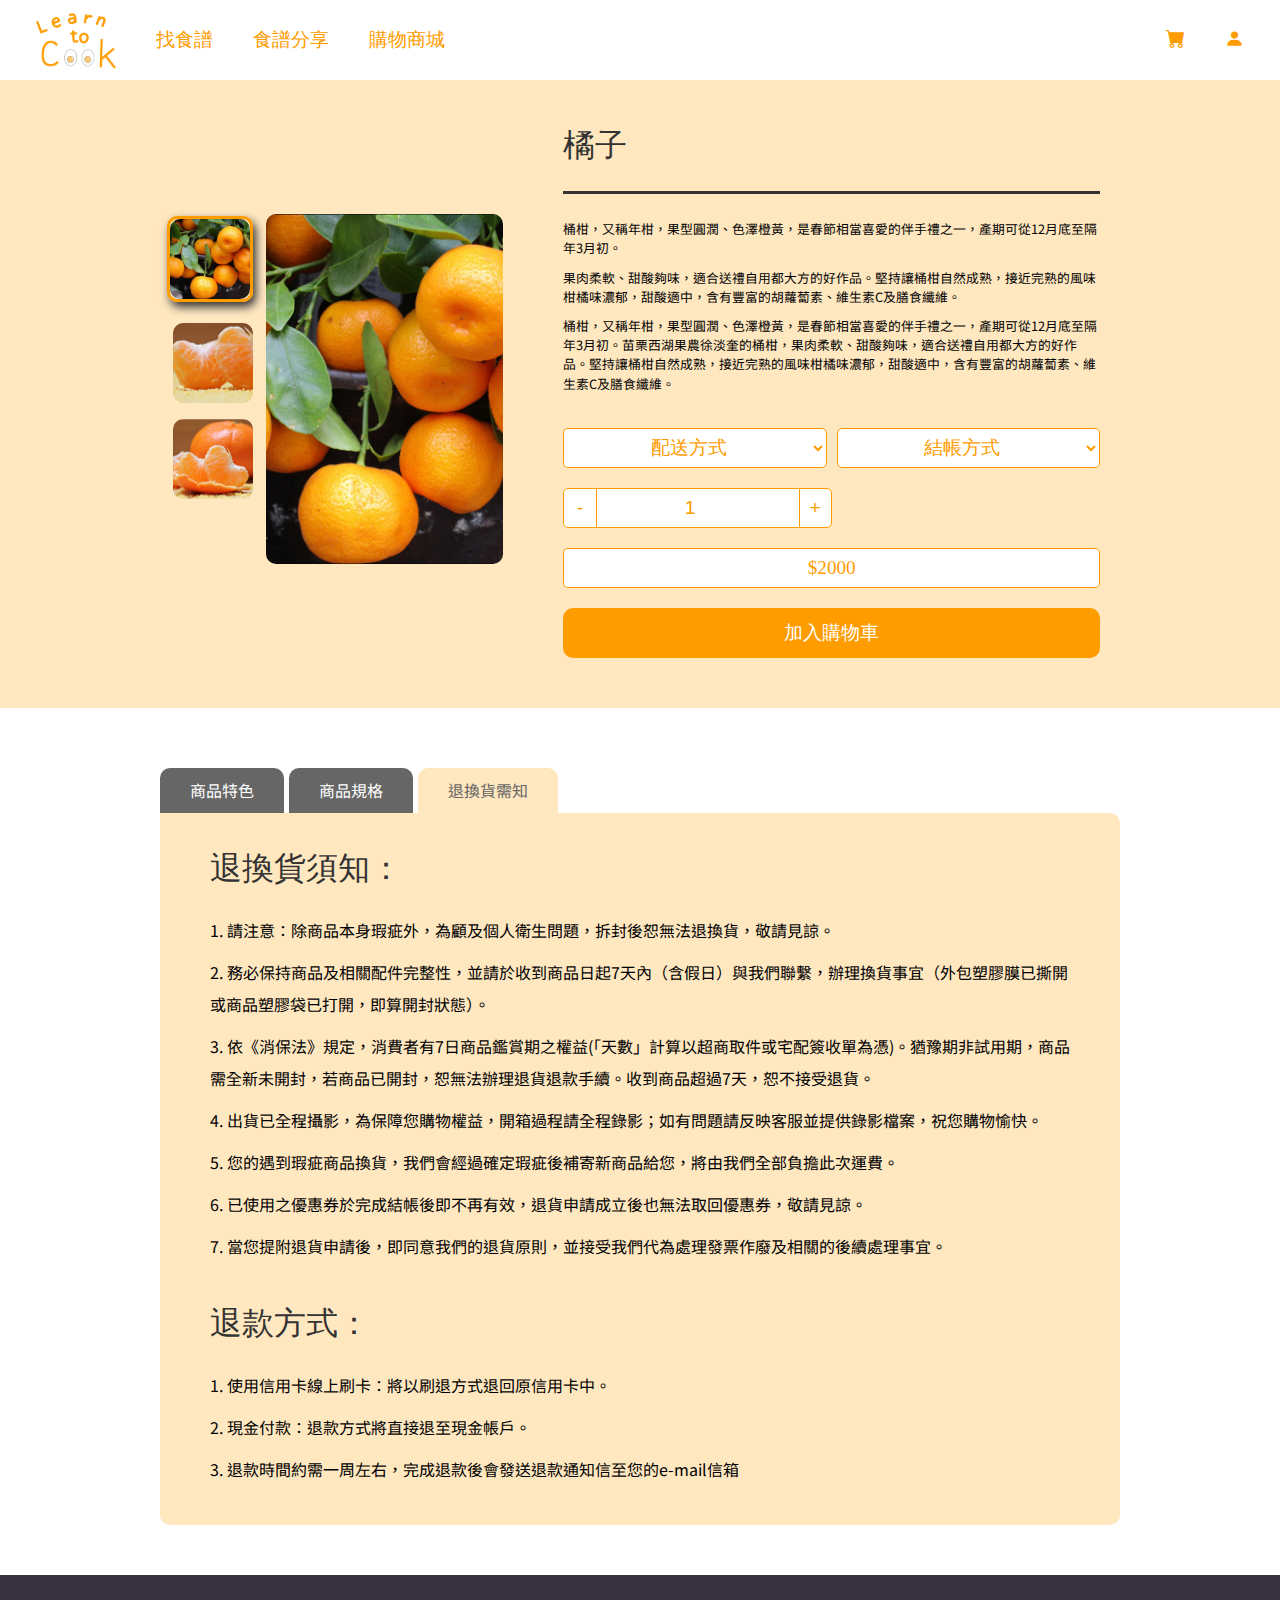
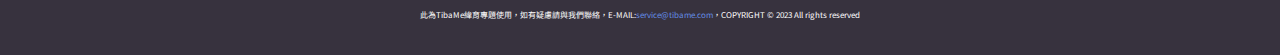
==== pages/commodity.html @ 0be9ab22 "修正scrollbar檔案路徑" ====
<!DOCTYPE html>
<html lang="en">
<head>
    <meta charset="UTF-8">
    <meta http-equiv="X-UA-Compatible" content="IE=edge">
    <meta name="viewport" content="width=device-width, initial-scale=1.0">
    <title>商品頁面</title>
    <!-- html ico載入 -->
    <link rel="icon" href="../html-icon.ico" type="image/x-icon">

    <!-- 共用css檔載入 -->
    <link rel="stylesheet" href="../css/all.css">
    <link rel="stylesheet" href="../css/scrollbar.css">
    <link rel="stylesheet" href="../css/btn.css">

    <link rel="stylesheet" href="../css/commodity.css">
</head>
<body>
    <button id="myBtn" title="Go to top">Top</button>
    <header>
        <nav class="nav-list">
            <h1>
                <a href="../index.html">
                    LearnToCook 學做飯
                </a>
            </h1>
            <ul class="line-list">
                <li><a href="recipe-list.html">找食譜</a></li>
                <li><a href="recipe-forum.html">食譜分享</a></li>
                <li><a href="shop-list.html">購物商城</a></li>
            </ul>
            <ul class="user-line">
                <li><a href="shop-cart.html"><i class="bi bi-cart-fill"></i></a></li>
                <li><a href="#"><i class="bi bi-person-fill"></i></a></li>
            </ul>
            <i class="bi bi-list hamburgerMenu"></i> 
        </nav>
    </header>
    <main>
        <section>
            <div class="wrapper commodity">
                <div class="commodity-picture">
                    <ul class="cutover">
                        <li class="thumb active">
                            <img src="../images/橘子.jpg" alt="橘子">
                        </li>
                        <li class="thumb">
                            <img src="../images/橘子1.jpg" alt="橘子1">
                        </li>
                        <li class="thumb">
                            <img src="../images/橘子2.jpg" alt="橘子2">
                        </li>
                    </ul>
                    <figure>
                        <img id="pic" src="../images/橘子.jpg" alt="橘子">
                    </figure>
                </div>
                <div class="commodity-text">
                    <h2>橘子</h2>
                    <div class="introduce scrollbar">                        
                        <p>
                            桶柑，又稱年柑，果型圓潤、色澤橙黃，是春節相當喜愛的伴手禮之一，產期可從12月底至隔年3月初。
                        </p>
                        <p>
                            果肉柔軟、甜酸夠味，適合送禮自用都大方的好作品。堅持讓桶柑自然成熟，接近完熟的風味柑橘味濃郁，甜酸適中，含有豐富的胡蘿蔔素、維生素C及膳食纖維。
                        </p>
                        <p>
                            桶柑，又稱年柑，果型圓潤、色澤橙黃，是春節相當喜愛的伴手禮之一，產期可從12月底至隔年3月初。苗栗西湖果農徐淡奎的桶柑，果肉柔軟、甜酸夠味，適合送禮自用都大方的好作品。堅持讓桶柑自然成熟，接近完熟的風味柑橘味濃郁，甜酸適中，含有豐富的胡蘿蔔素、維生素C及膳食纖維。
                        </p>
                    </div>
                    <div class="choose">
                        <select name="" id="">
                            <option value="0">配送方式</option>
                            <option value="1">超商取貨</option>
                            <option value="2">宅配到府</option>
                        </select>
                        <select name="" id="">
                            <option value="0">結帳方式</option>
                            <option value="1">信用卡付款</option>
                            <option value="2">貨到付款</option>
                        </select>
                    </div>
                    <div class="amount">
                        <button id="minus"> - </button>
                        <input type="number" value="1" readonly min="1" id="amountNumber">
                        <button id="add"> + </button>
                    </div>
                    <input type="text" readonly id="price" class="price" value="$2000">
                    <button class="addCart">加入購物車</button>
                </div>
            </div>
        </section>
        <section>
            <div class="wrapper information">
                <ul class="tag-list">
                    <li class="tag" data-tag="0">商品特色</li>
                    <li class="tag" data-tag="1">商品規格</li>
                    <li class="tag active" data-tag="2">退換貨需知</li>
                </ul>
                <div class="content" data-content="content1">
                    <h2>暫時無資料！</h2>
                </div>
                <div class="content" data-content="content2">
                    <h2>商品規格：</h2>
                    <dl>
                        <dt>品名：</dt>
                        <dd>台灣砂糖橘子《預購中》</dd>
                        <dt>產地：</dt>
                        <dd>台灣</dd>
                        <dt>成份：</dt>
                        <dd>橘子</dd>
                        <dt>重量/規格：</dt>
                        <dd>3台斤±10%(約15~20顆/盒)；5台斤±10%(約25-35顆/盒)</dd>
                        <dt>製造日期：</dt>
                        <dd>依照包裝說明</dd>
                        <dt>保存期限：</dt>
                        <dd>7~10天</dd>
                        <dt>保存方法：</dt>
                        <dd>新鮮水果請盡早食用完畢</dd>
                    </dl>
                </div>
                <div class="content active" data-content="content3">
                    <h2>退換貨須知：</h2>
                    <ul>
                        <li>請注意：除商品本身瑕疵外，為顧及個人衛生問題，拆封後恕無法退換貨，敬請見諒。</li>
                        <li>
                            務必保持商品及相關配件完整性，並請於收到商品日起7天內（含假日）與我們聯繫，辦理換貨事宜（外包塑膠膜已撕開或商品塑膠袋已打開，即算開封狀態）。
                        </li>
                        <li>
                            依《消保法》規定，消費者有7日商品鑑賞期之權益(「天數」計算以超商取件或宅配簽收單為憑)。猶豫期非試用期，商品需全新未開封，若商品已開封，恕無法辦理退貨退款手續。收到商品超過7天，恕不接受退貨。
                        </li>
                        <li>
                            出貨已全程攝影，為保障您購物權益，開箱過程請全程錄影；如有問題請反映客服並提供錄影檔案，祝您購物愉快。
                        </li>
                        <li>
                            您的遇到瑕疵商品換貨，我們會經過確定瑕疵後補寄新商品給您，將由我們全部負擔此次運費。
                        </li>
                        <li>已使用之優惠券於完成結帳後即不再有效，退貨申請成立後也無法取回優惠券，敬請見諒。</li>
                        <li>
                            當您提附退貨申請後，即同意我們的退貨原則，並接受我們代為處理發票作廢及相關的後續處理事宜。
                        </li>
                    </ul>
                    <br>
                    <h2>退款方式：</h2>
                    <ul>
                        <li>使用信用卡線上刷卡：將以刷退方式退回原信用卡中。</li>
                        <li>現金付款：退款方式將直接退至現金帳戶。</li>
                        <li>退款時間約需一周左右，完成退款後會發送退款通知信至您的e-mail信箱</li>
                    </ul>
                </div>
            </div>
        </section>
    </main>
    <footer>
        此為TibaMe緯育專題使用，如有疑慮請與我們聯絡，<span>E-MAIL:<a href="mailto:service@tibame.com">service@tibame.com</a>，</span><span>COPYRIGHT © 2023  All rights reserved</span>
    </footer>

    <script src="../js/hamburgerMenu.js"></script>
    <script src="../js/goToTop.js"></script>
    <script>
        let pic=document.querySelector("#pic");
        let thumb=document.querySelectorAll(".thumb")

        for(let i=0; i<thumb.length; i++){
            thumb[i].addEventListener('click', function(){
                for(let j=0;j<thumb.length; j++){
                    thumb[j].classList.remove('active')
                }
                pic.src=this.querySelector('img').src
                pic.alt=this.querySelector('img').alt
                thumb[i].classList.add('active')
            })
        }


        document.addEventListener('click', function(e){
            let tags= document.querySelectorAll('.tag');
            let contents = document.querySelectorAll('.content')
            let tag_data = e.target.getAttribute('data-tag')
            if(e.target.classList.contains('tag')){
                for(let n = 0; n < tags.length; n++){
                    tags[n].classList.remove('active')
                    contents[n].classList.remove('active')
                }
                e.target.classList.add('active');
                contents[tag_data].classList.add('active')
                // console.log(tag_data)
            }
        })
        
    </script>
</body>
</html>
---- css/all.css ----
/* 引入檔 */
    /* css重置檔案載入 */
    @import url('reset-css.css');

    /* Bootstrap icons CDN  */
    @import url('https://cdn.jsdelivr.net/npm/bootstrap-icons@1.10.3/font/bootstrap-icons.css');

    /* 字體 */
    @import url('https://fonts.googleapis.com/css2?family=Noto+Sans+TC:wght@100;500&display=swap');
    @font-face{
        font-family: NaikaiFont;
        /* src: url('../font/naikaifont-master/jp/NaikaiFont-Bold.ttf'); */
        src: url('../font/naikaifont-master/webfont/NaikaiFont-Bold.woff');
        font-display: swap;
    }
/* 共用顏色變數 */
    :root{
        --color_wheat: #FFE7C0;
        --color_cornflowerBlue: #648DE5;
        --color_oragePeel: #FF9C00;
        --color_graniteGray: #666666;
        --color_oragePeel_btn: linear-gradient(to bottom, #FFE6BF 0%, #FF9C00 100%);
        --color_oragePeel_btn_hover: linear-gradient(to bottom, #FF9C00 0%, #FFE6BF 100%);
    }
/* 文字單行省略... */
.text-overflow{
    white-space: nowrap;
    overflow: hidden;
    text-overflow: ellipsis;
}

/* body */
    body{
        font-size: 16px;
        line-height: 1.6;
        background: var(--color_wheat);
        font-family: 'Noto Sans TC', sans-serif;
    }

/* header */
header{
    min-width: 960px;
    font-family: NaikaiFont;
}
/* 網站logo使用h1標籤優化seo方面 */
header h1 a{
    display: block;
    background: url("../images/LearnToCook-logo.svg") no-repeat center center;
    width: 80px;
    height: 80px;
    /* text-indent強迫縮排至區塊外  white-space 禁止文字換行 overflow超出區塊部分不顯示*/
    text-indent:200%;
    white-space: nowrap;
    overflow: hidden;
}
.nav-list,
.line-list,
.user-line{
    display: flex;
    align-items: center;
}
.line-list:last-child,
.user-line{
    margin-left: auto;
}
.nav-list{
    padding-left: 1rem;
    padding-right: 1rem;
    background: #fff;
}
.nav-list li{
    text-align: center;
}
.hamburgerMenu{
    display: none;
}
.nav-list a{
    padding: 0 20px;
    line-height: 80px;
    text-decoration: none;
    display: block;
    color: var(--color_oragePeel);
    font-size: 1.2rem;
}
.nav-list a:hover, .header-active a{
    color: #333;
    text-decoration:solid;
    font-weight: bold;
    text-decoration: underline;
}

/* main */
    main{
        min-width: 960px;
    }
    main section:nth-child(2n){
        background: #fff;
    }
    .wrapper{
        width: 1280px;
        margin: 0 auto;
        padding: 40px 0 50px;
    }
    .wrapper h2{
        text-align: center;
        font-size: 2rem;
        margin-bottom: 20px;
        font-family: NaikaiFont;
        position: relative;
        color: #333;
    }
    .wrapper>h2::after,
    .wrapper>h2::before{
        content: "";
        display: inline-block;
        width: 20%;
        height: 3px;
        background: #333;
        position: absolute;
    }
    .wrapper h2::after{
        right: 10%;
        top: 50%;
    }
    .wrapper h2::before{
        left: 10%;
        top: 50%;
    }
    @media screen and (max-width:1280px){
        .wrapper{
            width: 960px;
        }
    }

/* footer */
    footer{
        min-width: 960px;
        color: #fff;
        background: #37323E;
        line-height: 60px;
        text-align: center;
        font-size: .5rem;
        padding: 10px 0;
    }
    footer a{
        text-decoration: none;
        cursor: pointer;
        color: var(--color_cornflowerBlue);
    }
    footer a:hover{
        color: royalblue;
    }

    @media screen and (max-width: 768px) {
        header,main,footer{
            min-width: auto;
        }
        .nav-list a{
            line-height: 40px;
            font-size: 16px; 
            padding: 0 10px;
        }
        header h1 a{
            background: url("../images/LearnToCook-logo-mobile.svg")no-repeat center center;
            width: 40px;
            height: 40px;
        }
        /*漢堡選單*/
        .line-list{
            display: block;
            width: 100%;
            max-height: 0;
            overflow: hidden;
            background: #fff;
            position: absolute;
            top: 40px;
            left: 0;
            z-index: 4;
            transition: .4s;
        }
        .hamburgerMenu{
            display: block;
            line-height: 40px;
            padding: 0 10px;
        }
        .line-list.-on{
            max-height: 100vh;
            z-index: 4;
        }
        .line-list a{
            border-top: 1px solid #ccc;
            font-size: 16px;
        }
        main{
            width: 100%;
        }
        .wrapper{
            width: 100%;
            padding: 20px 10px 20px;
            box-sizing: border-box;
        }
        .wrapper h2{
            font-size: 1.4rem;
            margin-bottom: 10px;
        }
        footer{
            line-height: 30px;
            font-size: 10px;
        }
        footer span{
            display: block;
        }
    }
---- css/scrollbar.css ----
.scrollbar::-webkit-scrollbar-track{
    -webkit-box-shadow: inset 0 0 6px rgba(0,0,0,0.3);
    border-radius: 10px;
    background-color: #F5F5F5;
}
.scrollbar::-webkit-scrollbar{
    width: 6px;
    border-radius: 10px;
    background-color: #F5F5F5;
}
.scrollbar::-webkit-scrollbar-thumb{
    border-radius: 10px;
    background: var(--color_oragePeel);
}

/*Firefox上的調整*/
.scrollbar{
    scrollbar-width: thin;  
    scrollbar-color: var(--color_oragePeel) #F5F5F5; 
}
---- css/btn.css ----
/* 按鈕尺寸 */
.small{
    display: inline-block;
    width: 120px;
    line-height: 35px;
    border: none;
    border-radius: 10px;
    text-align: center;
    text-decoration: none;
    cursor: pointer;
    font-size: 16px;
}
.middle{
    display: inline-block;
    width: 150px;
    line-height: 50px;
    border: none;
    border-radius: 10px;
    text-align: center;
    text-decoration: none;
    cursor: pointer;
    font-size: 16px;
}


/* 按鈕色彩 */
.primary, .payment-btn{
    background: var(--color_oragePeel_btn);
    color: #fff;
}
.primary:hover, .payment-btn:hover{
    background: var(--color_oragePeel_btn_hover);
    box-shadow: 4px 3px 4px rgba(0, 0, 0, 0.25);
}

.collect{
    background: #fff;
    color: var(--color_oragePeel);
    border: 1px solid var(--color_oragePeel);
}
.collect .bi-suit-heart-fill{
    color: red;
    margin-left: 15px;
}
.collect:hover{
    border: 1px solid black;
    color: #333;
    box-shadow: 4px 3px 4px rgba(0, 0, 0, 0.25);
}

.del-all{
    color: #fff;
    background: var(--color_graniteGray);
    border: 1px solid transparent;
}
.del-all:hover{
    color: var(--color_graniteGray);
    background: #fff;
    border: 1px solid var(--color_graniteGray);
}

@media screen and (max-width: 768px) {
    .small{
        width: 100px;
        line-height: 28px;
        border: none;
        border-radius: 5px;
        font-size: 10px;
    }
    .middle{
        line-height: 35px;
        border-radius: 5px;
        display: block;
        width: 100%;
        font-size: 14px;
    }
}

/* Go To Top*/
#myBtn {
    display: none;
    position: fixed;
    bottom: 20px;
    right: 30px;
    z-index: 99;
    font-size: 18px;
    border: none;
    outline: none;
    background: var(--color_oragePeel_btn);
    color: #fff;
    cursor: pointer;
    padding:15px 20px;
    border-radius: 10px;
    box-sizing: border-box;
    opacity: .7;
}

#myBtn:hover {
    opacity: 1;
}
---- css/commodity.css ----
.commodity{
    display: flex;
    align-items: center;
}
/* 圖片切換區塊 */
.commodity-picture{
    width: 50%;
    height: 350px;
    padding-right: 40px;
    display: flex;
}
.commodity-picture img{
    width: 100%;
    height: 100%;
    object-fit: cover;
    border-radius: 10px;
}
.commodity-text{
    padding: 0 20px;
}
.commodity-text h2{
    font-size: 2rem;
    font-family: NaikaiFont;
    text-align: left;
}
.thumb{
    width: 80px;
    height: 80px;
    margin: 10px;
    transition: .4s;
    border: 3px solid transparent;
    border-radius: 10px;
}
.thumb.active{
    border: 3px solid var(--color_oragePeel);
    transform: translate(-3px, -8px);
    box-shadow: 3px 5px 10px #333;
}
.thumb img{
    width: 100%;
    height: 100%;
    object-fit: cover;
}
/* 文字介紹區塊 */
.introduce{
    max-width: 750px;
    max-height: 300px;
    line-height: 1.5;
    overflow: auto;
    padding-top: 25px;
    margin-bottom: 25px;
    border-top: 3px solid #333;
    font-size: 1vw;
}
.introduce p{
    margin-bottom: 10px;
}
/* 購買資訊 */
.choose select,
.amount input[type='number'],
.amount button,
.price{
    background: #fff;
    color: var(--color_oragePeel);
    border: 1px solid var(--color_oragePeel);
    text-align: center;
    font-size: 1.2rem;
}
.choose{
    display: flex;
    justify-content: space-between;
    margin-bottom: 20px;
}
.choose select{
    flex: 1 0 0;
    height: 40px;
    border-radius: 5px;
}
.choose select:last-child{
    margin-left: 10px;
}
.amount{
    width: 50%;
    height: 40px;
    display: flex;
    margin-bottom: 20px;
}
.amount input[type='number']{
    width: 100%;
    border-left: none;
    border-right: none;
    outline: none;
    border-radius: none;
}
.amount button{
    width: 40px;
    cursor: pointer;
}
.amount button:first-child{
    border-radius: 5px 0 0 5px;
}
.amount button:last-child{
    border-radius: 0 5px 5px 0;
}
.price{
    width: 100%;
    height: 40px;
    margin-bottom: 20px;
    font-family: NotoSansCJKtc-Bold;
    box-sizing: border-box;
    outline: none;
    border-radius: 5px;
}
.addCart{
    width: 100%;
    height: 50px;
    font-size: 1.2rem;
    font-family: NotoSansCJKtc-Bold;
    background: var(--color_oragePeel);
    color: #fff;
    border: none;
    border-radius: 10px;
}

/* 商品資訊 */
.tag-list{
    display: flex;
    list-style: none;
    margin: 0;
    padding-top: 20px;
}
.tag-list li{
    border-radius: 10px 10px 0 0;
    background: var(--color_graniteGray);
    color: #fff;
    padding: 10px 30px;
    cursor: pointer;
}
.tag-list li:not(:first-child){
    margin-left: 5px;
}
.tag-list .tag.active{
    background: var(--color_wheat);
    color: #666;
}
.content{
    padding: 30px 50px;
    background: var(--color_wheat);
    display: none;
    border-radius: 0 10px 10px;
}
.content h2{
    font-size: 2rem;
    font-family: NaikaiFont;
    text-align: left;
}
.content.active{
    display: block;
}
.content dt{
    margin-top: 20px;
}
.content dd{
    color: #555;
}
.content ul{
    list-style: decimal;
    line-height: 2;
    list-style-position: inside;
}
.content li{
    margin-bottom: 10px;
}
@media screen and (max-width:960px) {
    .information{
        padding-bottom: 0;
    }
}
@media screen and (max-width:768px) {
    .commodity{
        display: block;
        align-items: center;
    }
    .commodity-picture{
        width: 100%;
        height: 200px;
        padding-right: 0px;
        margin-bottom: 10px;
        justify-content: center;
    }
    .thumb{
        width: 40px;
        height: 40px;
        border-radius: 5px;
        border: 2px solid transparent;
    }
    .thumb.active{
        border: 2px solid var(--color_oragePeel);
        transform: translate(-1px, -3px);
        box-shadow: 3px 3px 5px #333;
    }
    .commodity-picture img{
        border-radius: 5px;
    }
    .commodity-text h2{
        font-size: 1.4rem;
        margin: 0;
    }
    .introduce{
        padding-top: 15px;
        margin-bottom: 10px;
    }
    .choose select,
    .amount input[type='number'],
    .amount button,
    .price{
        font-size: 1rem;
    }
    .amount{
        width: 100%;
    }
    .information{
        padding: 10px 0px 0px;
    }
    .tag-list li{
        border-radius: 5px 5px 0 0;
        padding: 5px 10px;
    }
    .content h2{
        font-size: 1.4rem;
    }
}
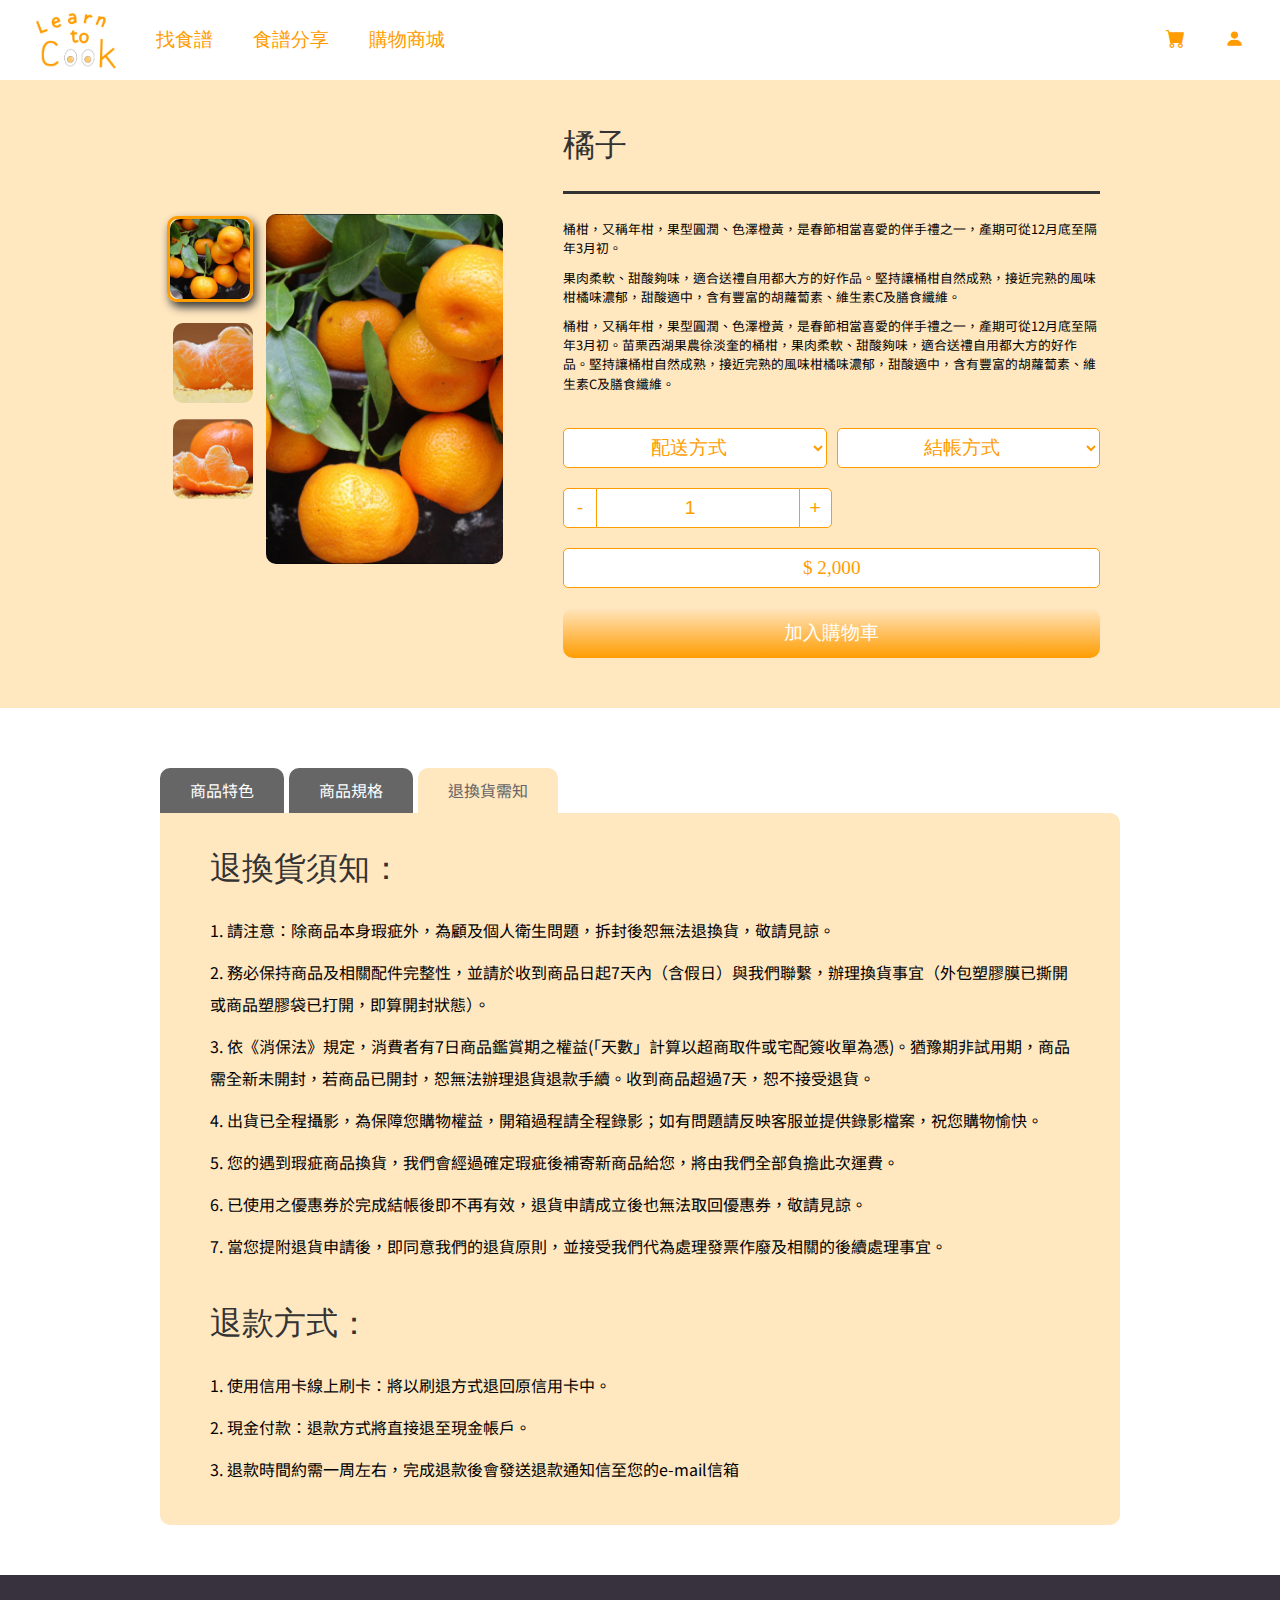
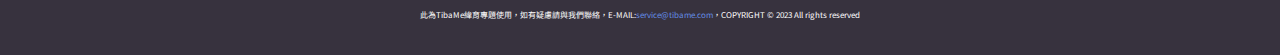
==== commit 98a3383d: "Modal 初建" ====
--- a/pages/commodity.html
+++ b/pages/commodity.html
@@ -14,9 +14,47 @@
     <link rel="stylesheet" href="../css/btn.css">
 
     <link rel="stylesheet" href="../css/commodity.css">
+    <style>
+        .mask{
+            position: fixed;
+            background: rgba(0,0,0,.8);
+            left:0;
+            top:0;
+            right:0;
+            bottom:0;
+            z-index:99;
+            display: none;
+        }
+        .mask.active{
+            display:block;
+        }
+        .modal{
+            background: #fff;
+            border-radius: 10px;
+            padding: 30px;
+            position: fixed;
+            left: 50%;
+            top:50%;
+            width: 300px;
+            transform: translate(-50%, -50%);
+            text-align: center;
+        }
+        #confirm{
+            margin-top: 20px;
+        }
+    </style>
 </head>
 <body>
     <button id="myBtn" title="Go to top">Top</button>
+
+    <div class="mask" id="mask">
+        <div class="modal">
+            <h3>已加入購物車</h3>
+            <div>
+                <button class="middle primary" id="confirm">確認</button>
+            </div>
+        </div>
+    </div>
     <header>
         <nav class="nav-list">
             <h1>
@@ -69,12 +107,12 @@
                         </p>
                     </div>
                     <div class="choose">
-                        <select name="" id="">
+                        <select name="" id="shippingMethod">
                             <option value="0">配送方式</option>
                             <option value="1">超商取貨</option>
                             <option value="2">宅配到府</option>
                         </select>
-                        <select name="" id="">
+                        <select name="" id="paymentMethod">
                             <option value="0">結帳方式</option>
                             <option value="1">信用卡付款</option>
                             <option value="2">貨到付款</option>
@@ -85,8 +123,8 @@
                         <input type="number" value="1" readonly min="1" id="amountNumber">
                         <button id="add"> + </button>
                     </div>
-                    <input type="text" readonly id="price" class="price" value="$2000">
-                    <button class="addCart">加入購物車</button>
+                    <input type="text" readonly id="price" class="price" value="$ 2,000">
+                    <button class="addCart" id="addCart">加入購物車</button>
                 </div>
             </div>
         </section>
@@ -187,7 +225,65 @@
                 // console.log(tag_data)
             }
         })
+
+
+        let commodityID = new Date().getTime();
+        let commodityName = document.querySelector('.commodity-text h2').innerHTML
+        let shippingMethod = +document.querySelector('#shippingMethod').value
+        let paymentMethod = +document.querySelector('#paymentMethod').value
+        let amountNumber = +document.querySelector('#amountNumber').value
+        let price = parseInt(document.querySelector('#price').value.replace(/\$|\s|,/g, ''))
+        let picSrc = pic.src
+        /*更改數量*/
+        let minus = document.querySelector('#minus')
+        let add = document.querySelector('#add')
+        minus.addEventListener('click',function(){
+            if(amountNumber > 1){
+                amountNumber--
+                console.log(amountNumber)
+                document.querySelector('#amountNumber').value = amountNumber
+                document.querySelector('#price').value = `$ ${Intl.NumberFormat().format(price * amountNumber)}`
+            }
+        })
+        add.addEventListener('click',function(){
+            amountNumber++
+            console.log(amountNumber)
+            document.querySelector('#amountNumber').value = amountNumber
+            document.querySelector('#price').value = `$ ${Intl.NumberFormat().format(price * amountNumber)}`
+        })
         
+
+        // let shopCart = {
+        //     commodityID,
+        //     commodityName,
+        //     shippingMethod,
+        //     paymentMethod,
+        //     amountNumber,
+        //     price,
+        //     picSrc
+        // }
+        let addCart = document.querySelector('#addCart')
+        let confirm = document.querySelector("#confirm")
+        let bodyBlock = document.querySelector('body')
+        addCart.addEventListener('click',function(){
+            mask.classList.add("active")
+            bodyBlock.style.cssText = 'height: 100vh; overflow-y: hidden; padding-right: 15px;'
+
+            // /* 加入購物車 */
+            // let shopCarts = JSON.parse(localStorage.getItem("shopCarts"));
+            // if(shopCarts){ // 若存在
+            //     shopCarts.unshift(shopCart);
+            // }else{ // 若不存在
+            //     shopCarts = [shopCart];
+            // }
+            // localStorage.setItem("shopCarts", JSON.stringify(shopCarts));
+        })
+        confirm.addEventListener("click", function(){
+            mask.classList.remove("active")
+            bodyBlock.style.cssText = ''
+        })
+
+
     </script>
 </body>
 </html>--- a/css/btn.css
+++ b/css/btn.css
@@ -82,7 +82,7 @@
     position: fixed;
     bottom: 20px;
     right: 30px;
-    z-index: 99;
+    z-index: 98;
     font-size: 18px;
     border: none;
     outline: none;
--- a/css/commodity.css
+++ b/css/commodity.css
@@ -116,10 +116,15 @@
     height: 50px;
     font-size: 1.2rem;
     font-family: NotoSansCJKtc-Bold;
-    background: var(--color_oragePeel);
+    background: var(--color_oragePeel_btn);
     color: #fff;
     border: none;
     border-radius: 10px;
+    cursor: pointer;
+}
+.addCart:hover{
+    background: var(--color_oragePeel_btn_hover);
+    box-shadow: 4px 3px 4px rgba(0, 0, 0, 0.25);
 }
 
 /* 商品資訊 */
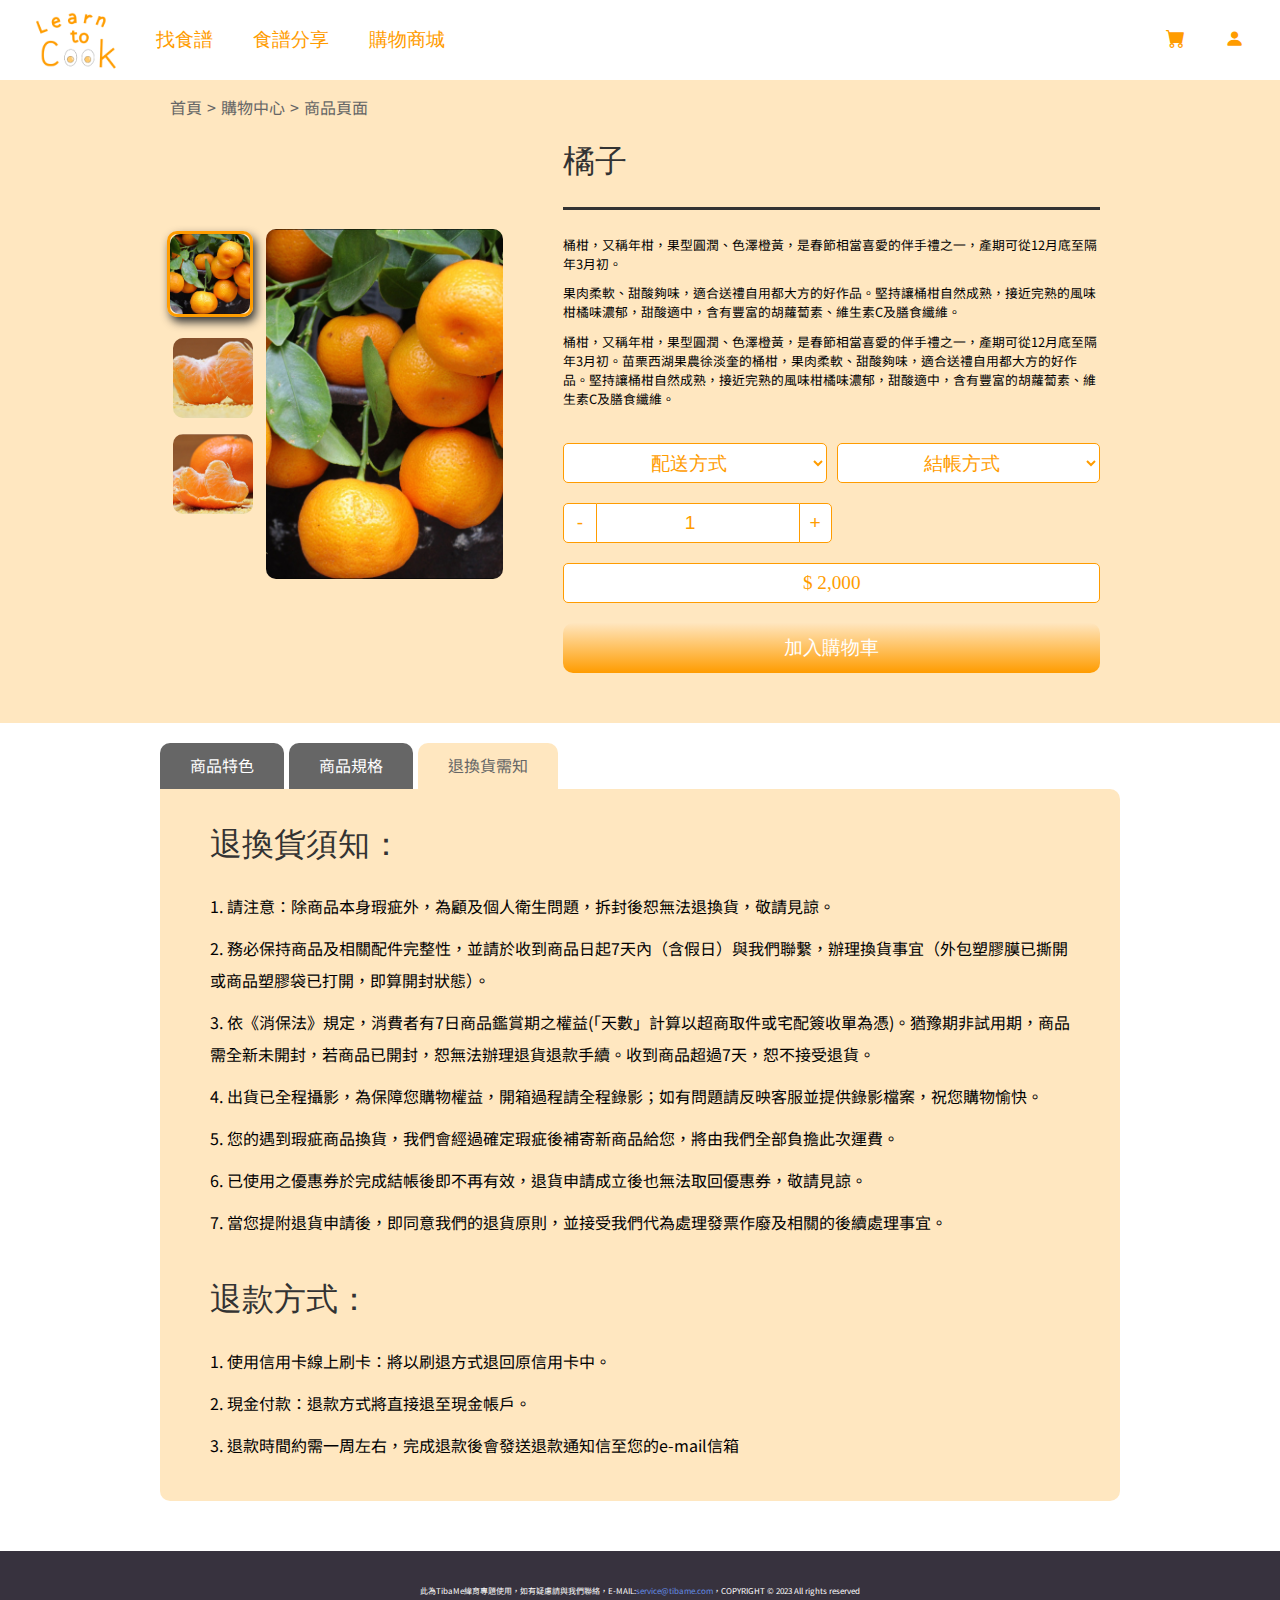
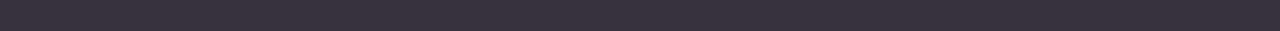
==== commit cc49a6d8: "新增頁籤" ====
--- a/pages/commodity.html
+++ b/pages/commodity.html
@@ -12,36 +12,11 @@
     <link rel="stylesheet" href="../css/all.css">
     <link rel="stylesheet" href="../css/scrollbar.css">
     <link rel="stylesheet" href="../css/btn.css">
+    <link rel="stylesheet" href="../css/middle.css">
 
     <link rel="stylesheet" href="../css/commodity.css">
     <style>
-        .mask{
-            position: fixed;
-            background: rgba(0,0,0,.8);
-            left:0;
-            top:0;
-            right:0;
-            bottom:0;
-            z-index:99;
-            display: none;
-        }
-        .mask.active{
-            display:block;
-        }
-        .modal{
-            background: #fff;
-            border-radius: 10px;
-            padding: 30px;
-            position: fixed;
-            left: 50%;
-            top:50%;
-            width: 300px;
-            transform: translate(-50%, -50%);
-            text-align: center;
-        }
-        #confirm{
-            margin-top: 20px;
-        }
+
     </style>
 </head>
 <body>
@@ -50,8 +25,9 @@
     <div class="mask" id="mask">
         <div class="modal">
             <h3>已加入購物車</h3>
-            <div>
+            <div style="display: flex;">
                 <button class="middle primary" id="confirm">確認</button>
+                <button class="middle cancel" id="cancel">取消</button>
             </div>
         </div>
     </div>
@@ -74,6 +50,13 @@
             <i class="bi bi-list hamburgerMenu"></i> 
         </nav>
     </header>
+    <div class="bookmark">
+        <ul>
+            <li><a href="../index.html">首頁</a></li>
+            <li><a href="shop-list.html">購物中心</a></li>
+            <li>商品頁面</li>
+        </ul>
+    </div>
     <main>
         <section>
             <div class="wrapper commodity">
@@ -124,7 +107,7 @@
                         <button id="add"> + </button>
                     </div>
                     <input type="text" readonly id="price" class="price" value="$ 2,000">
-                    <button class="addCart" id="addCart">加入購物車</button>
+                    <button class="addToShopCart" id="addToShopCart">加入購物車</button>
                 </div>
             </div>
         </section>
@@ -262,25 +245,38 @@
         //     price,
         //     picSrc
         // }
-        let addCart = document.querySelector('#addCart')
+        let addToShopCart = document.querySelector('#addToShopCart')
         let confirm = document.querySelector("#confirm")
+        let cancel = document.querySelector('#cancel')
         let bodyBlock = document.querySelector('body')
-        addCart.addEventListener('click',function(){
+
+        function middleClose(){
+            mask.classList.remove('active')
+            bodyBlock.style.cssText = ''
+        }
+        
+        addToShopCart.addEventListener('click',function(){
             mask.classList.add("active")
-            bodyBlock.style.cssText = 'height: 100vh; overflow-y: hidden; padding-right: 15px;'
+            bodyBlock.style.cssText = 'height: 100vh; overflow-y: hidden;'
+        })
+        confirm.addEventListener('click', function(){
+
+            middleClose()
 
             // /* 加入購物車 */
-            // let shopCarts = JSON.parse(localStorage.getItem("shopCarts"));
-            // if(shopCarts){ // 若存在
-            //     shopCarts.unshift(shopCart);
-            // }else{ // 若不存在
-            //     shopCarts = [shopCart];
-            // }
-            // localStorage.setItem("shopCarts", JSON.stringify(shopCarts));
-        })
-        confirm.addEventListener("click", function(){
-            mask.classList.remove("active")
-            bodyBlock.style.cssText = ''
+            let shopCarts = JSON.parse(localStorage.getItem("shopCarts"));
+            if(shopCarts){ // 若存在
+                shopCarts.unshift(shopCart);
+            }else{ // 若不存在
+                shopCarts = [shopCart];
+            }
+            localStorage.setItem("shopCarts", JSON.stringify(shopCarts));
+
+            history.back(); //後退到前一頁
+        })
+
+        cancel.addEventListener('click', function(){
+            middleClose()
         })
 
 
--- a/css/all.css
+++ b/css/all.css
@@ -89,6 +89,36 @@
     text-decoration: underline;
 }
 
+/* bookmark */
+.bookmark{
+    width: 1280px;
+    margin: 0 auto;
+    padding: 15px 10px;
+    color: #666;
+    cursor: default;
+    box-sizing: border-box;
+}
+.bookmark ul{
+    display: flex;
+}
+.bookmark li:not(:first-child)::before{
+    content: '>';
+    margin: 0 5px;
+}
+.bookmark a{
+    text-decoration: none;
+    color: #666;
+    cursor: pointer;
+}
+@media screen and (max-width:1280px){
+    .bookmark{
+        width: 960px;
+    }
+}
+@media screen and (max-width:768px){
+
+}
+
 /* main */
     main{
         min-width: 960px;
@@ -100,6 +130,9 @@
         width: 1280px;
         margin: 0 auto;
         padding: 40px 0 50px;
+    }
+    .wrapper:first-child{
+        padding-top: 0px;
     }
     .wrapper h2{
         text-align: center;
@@ -151,6 +184,7 @@
         color: royalblue;
     }
 
+    /* RWD */
     @media screen and (max-width: 768px) {
         header,main,footer{
             min-width: auto;
@@ -191,6 +225,10 @@
             border-top: 1px solid #ccc;
             font-size: 16px;
         }
+        .bookmark{
+            width: 100%;
+            padding: 5px 10px;
+        }   
         main{
             width: 100%;
         }
--- a/css/btn.css
+++ b/css/btn.css
@@ -48,15 +48,12 @@
     box-shadow: 4px 3px 4px rgba(0, 0, 0, 0.25);
 }
 
-.del-all{
+.del-all, .cancel{
     color: #fff;
+    background: #aaa;
+}
+.del-all:hover, .cancel:hover{
     background: var(--color_graniteGray);
-    border: 1px solid transparent;
-}
-.del-all:hover{
-    color: var(--color_graniteGray);
-    background: #fff;
-    border: 1px solid var(--color_graniteGray);
 }
 
 @media screen and (max-width: 768px) {
--- a/css/middle.css
+++ b/css/middle.css
@@ -0,0 +1,35 @@
+.mask{
+    position: fixed;
+    background: rgba(0,0,0,.8);
+    left:0;
+    top:0;
+    right:0;
+    bottom:0;
+    z-index:99;
+    display: none;
+}
+.mask.active{
+    display:block;
+}
+.modal{
+    background: #fff;
+    border-radius: 10px;
+    padding: 30px;
+    position: fixed;
+    left: 50%;
+    top:50%;
+    width: 300px;
+    transform: translate(-50%, -50%);
+    text-align: center;
+}
+#confirm, #cancel{
+    margin: 20px 10px 0;
+}
+@media screen and (max-width:768px){
+    .modal{
+        border-radius: 5px;
+        padding: 30px 10px;
+        width: 90%;
+        box-sizing: border-box;
+    }
+}--- a/css/commodity.css
+++ b/css/commodity.css
@@ -111,7 +111,7 @@
     outline: none;
     border-radius: 5px;
 }
-.addCart{
+.addToShopCart{
     width: 100%;
     height: 50px;
     font-size: 1.2rem;
@@ -122,7 +122,7 @@
     border-radius: 10px;
     cursor: pointer;
 }
-.addCart:hover{
+.addToShopCart:hover{
     background: var(--color_oragePeel_btn_hover);
     box-shadow: 4px 3px 4px rgba(0, 0, 0, 0.25);
 }
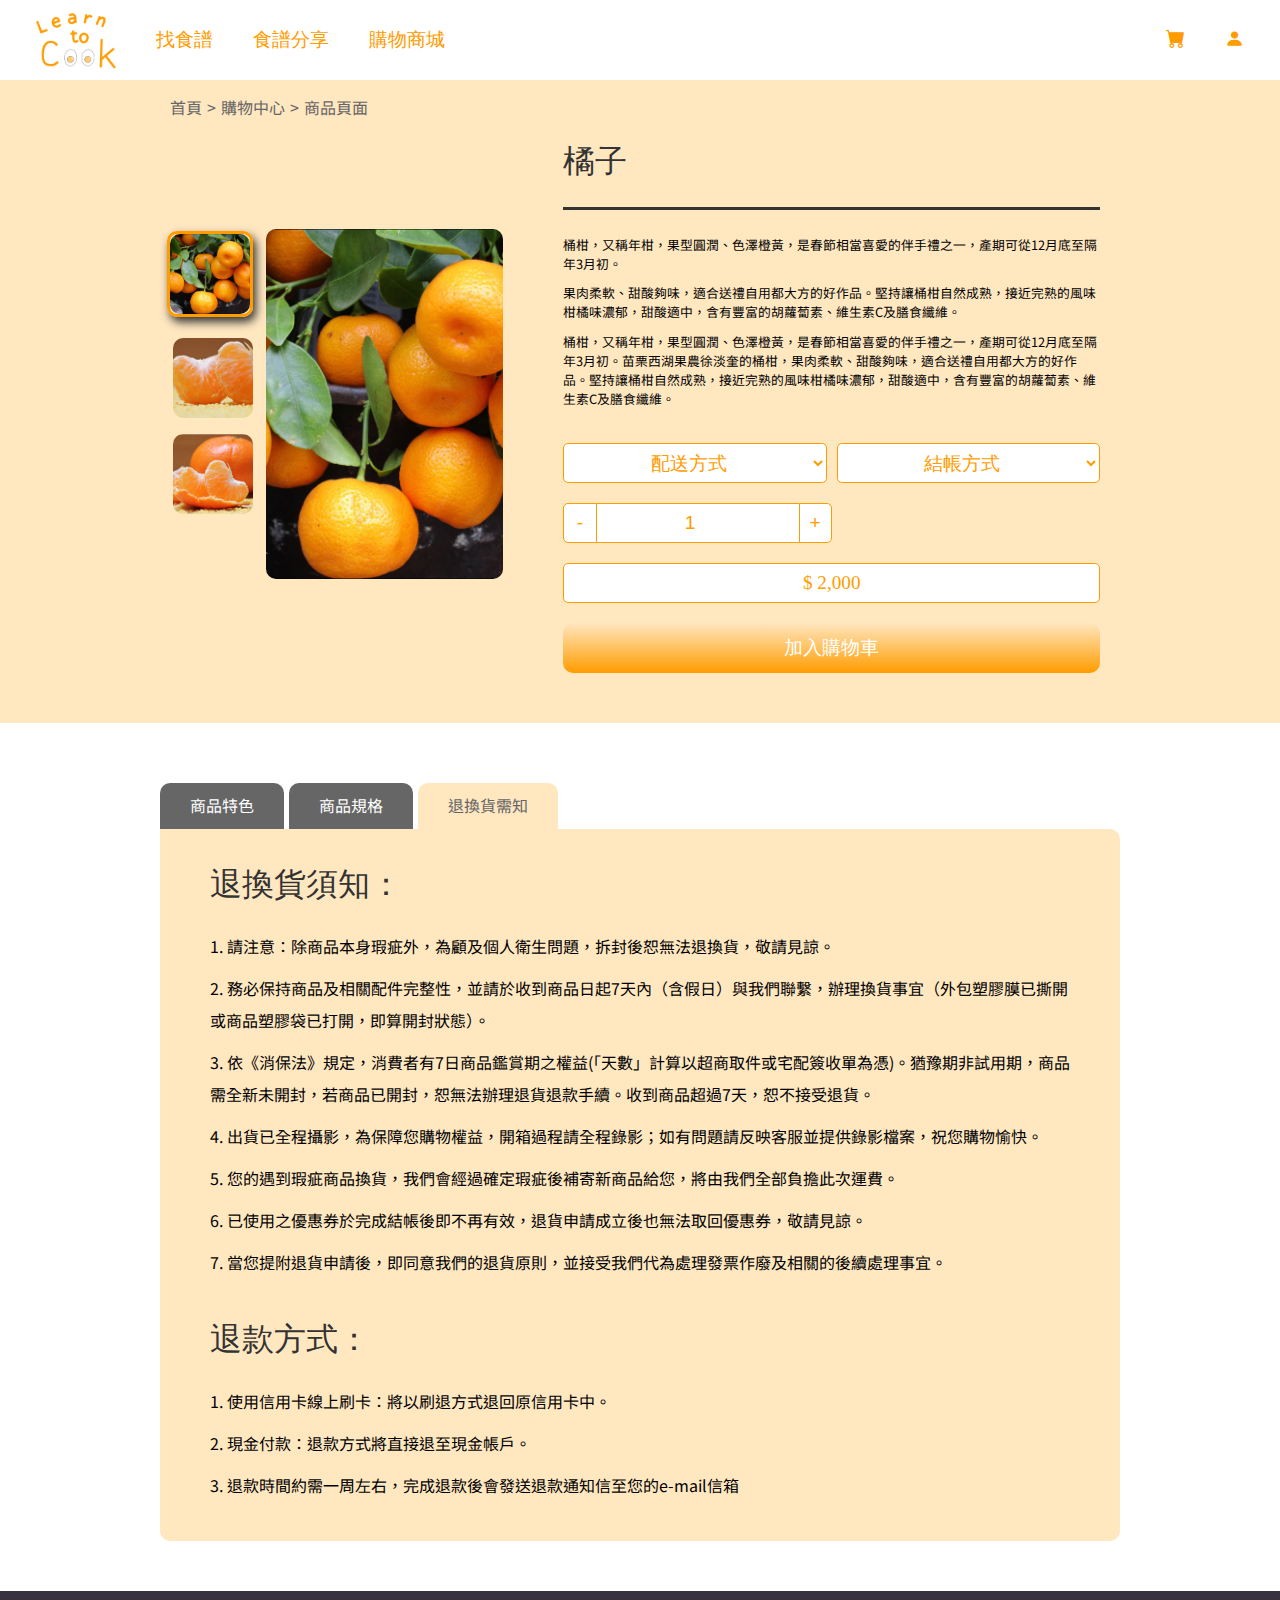
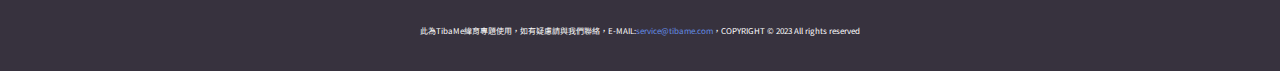
==== commit 7be54c9c: "表單部分功能撰寫" ====
--- a/pages/commodity.html
+++ b/pages/commodity.html
@@ -205,7 +205,7 @@
                 }
                 e.target.classList.add('active');
                 contents[tag_data].classList.add('active')
-                // console.log(tag_data)
+
             }
         })
 
@@ -223,14 +223,12 @@
         minus.addEventListener('click',function(){
             if(amountNumber > 1){
                 amountNumber--
-                console.log(amountNumber)
                 document.querySelector('#amountNumber').value = amountNumber
                 document.querySelector('#price').value = `$ ${Intl.NumberFormat().format(price * amountNumber)}`
             }
         })
         add.addEventListener('click',function(){
             amountNumber++
-            console.log(amountNumber)
             document.querySelector('#amountNumber').value = amountNumber
             document.querySelector('#price').value = `$ ${Intl.NumberFormat().format(price * amountNumber)}`
         })
--- a/css/all.css
+++ b/css/all.css
@@ -131,7 +131,7 @@
         margin: 0 auto;
         padding: 40px 0 50px;
     }
-    .wrapper:first-child{
+    section:first-child .wrapper{
         padding-top: 0px;
     }
     .wrapper h2{
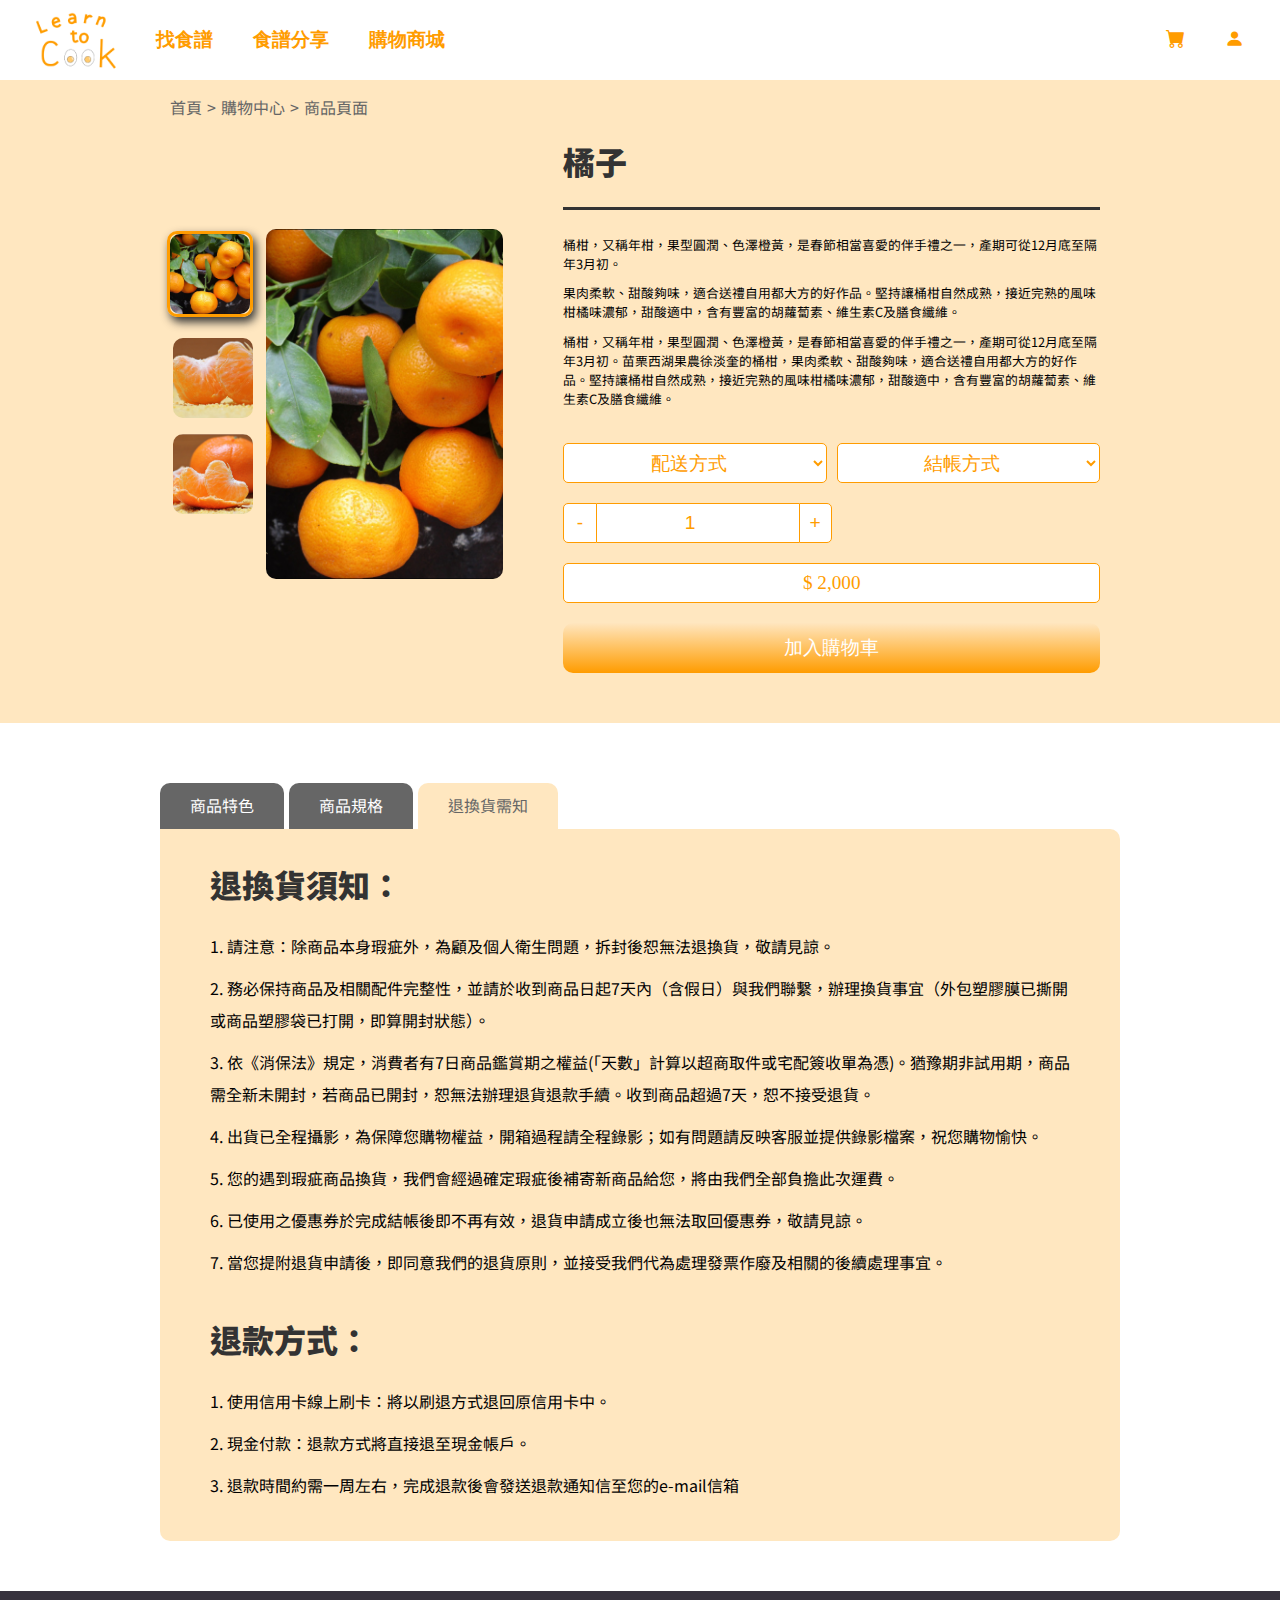
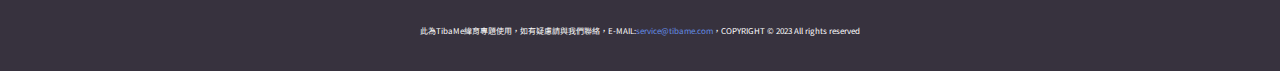
==== commit 7c8b8460: "加入localStorage暫時註解 停止功能" ====
--- a/pages/commodity.html
+++ b/pages/commodity.html
@@ -262,13 +262,13 @@
             middleClose()
 
             // /* 加入購物車 */
-            let shopCarts = JSON.parse(localStorage.getItem("shopCarts"));
-            if(shopCarts){ // 若存在
-                shopCarts.unshift(shopCart);
-            }else{ // 若不存在
-                shopCarts = [shopCart];
-            }
-            localStorage.setItem("shopCarts", JSON.stringify(shopCarts));
+            // let shopCarts = JSON.parse(localStorage.getItem("shopCarts"));
+            // if(shopCarts){ // 若存在
+            //     shopCarts.unshift(shopCart);
+            // }else{ // 若不存在
+            //     shopCarts = [shopCart];
+            // }
+            // localStorage.setItem("shopCarts", JSON.stringify(shopCarts));
 
             history.back(); //後退到前一頁
         })
--- a/css/all.css
+++ b/css/all.css
@@ -7,12 +7,11 @@
 
     /* 字體 */
     @import url('https://fonts.googleapis.com/css2?family=Noto+Sans+TC:wght@100;500&display=swap');
-    @font-face{
+    /* @font-face{
         font-family: NaikaiFont;
-        /* src: url('../font/naikaifont-master/jp/NaikaiFont-Bold.ttf'); */
         src: url('../font/naikaifont-master/webfont/NaikaiFont-Bold.woff');
         font-display: swap;
-    }
+    } */
 /* 共用顏色變數 */
     :root{
         --color_wheat: #FFE7C0;
@@ -41,6 +40,7 @@
 header{
     min-width: 960px;
     font-family: NaikaiFont;
+    font-weight: 900;
 }
 /* 網站logo使用h1標籤優化seo方面 */
 header h1 a{
@@ -138,7 +138,8 @@
         text-align: center;
         font-size: 2rem;
         margin-bottom: 20px;
-        font-family: NaikaiFont;
+        /* font-family: NaikaiFont; */
+        font-weight: 900;
         position: relative;
         color: #333;
     }
--- a/css/commodity.css
+++ b/css/commodity.css
@@ -20,7 +20,8 @@
 }
 .commodity-text h2{
     font-size: 2rem;
-    font-family: NaikaiFont;
+    /* font-family: NaikaiFont; */
+    font-weight: 900;
     text-align: left;
 }
 .thumb{
@@ -156,7 +157,8 @@
 }
 .content h2{
     font-size: 2rem;
-    font-family: NaikaiFont;
+    /* font-family: NaikaiFont; */
+    font-weight: 900;
     text-align: left;
 }
 .content.active{
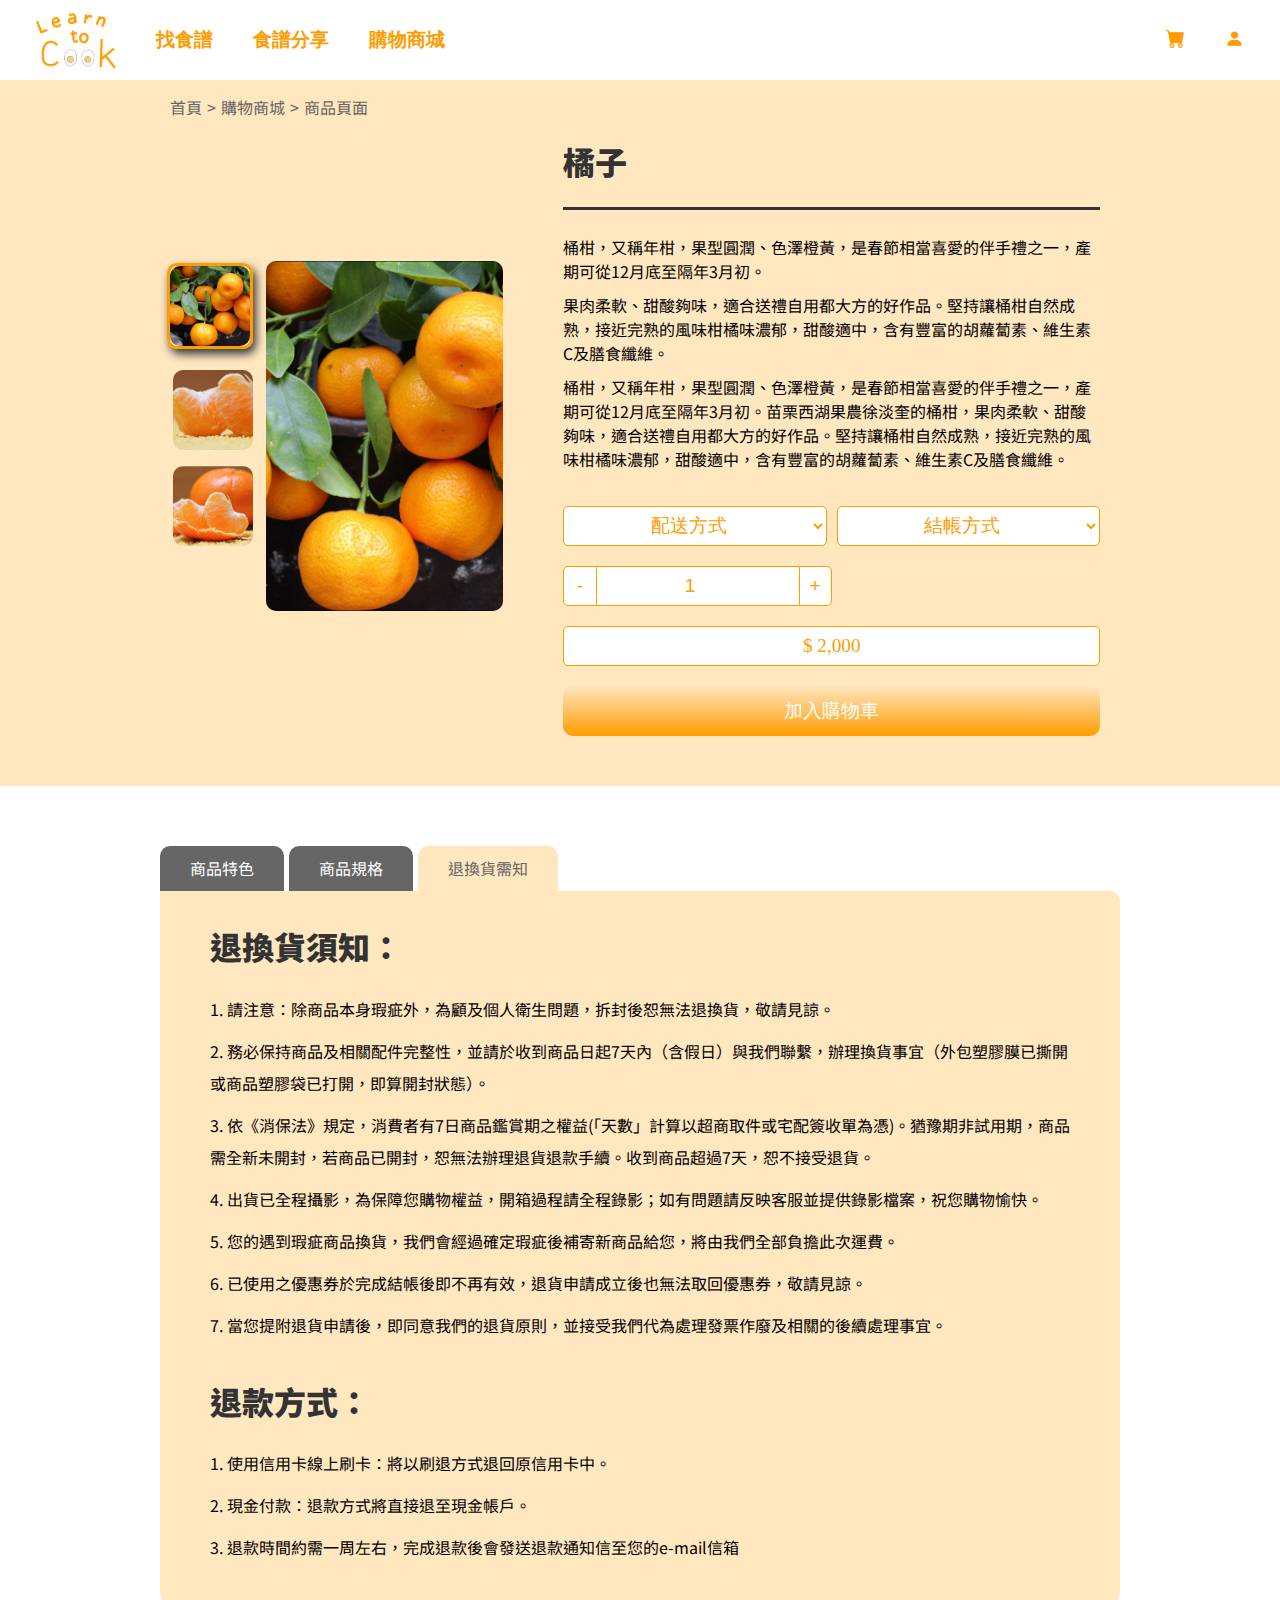
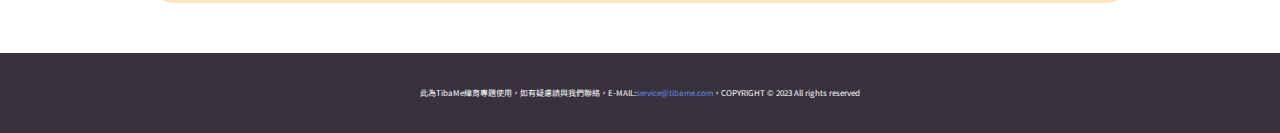
==== commit 41623bd0: "頁籤文字修正" ====
--- a/pages/commodity.html
+++ b/pages/commodity.html
@@ -53,7 +53,7 @@
     <div class="bookmark">
         <ul>
             <li><a href="../index.html">首頁</a></li>
-            <li><a href="shop-list.html">購物中心</a></li>
+            <li><a href="shop-list.html">購物商城</a></li>
             <li>商品頁面</li>
         </ul>
     </div>
@@ -234,19 +234,20 @@
         })
         
 
-        // let shopCart = {
-        //     commodityID,
-        //     commodityName,
-        //     shippingMethod,
-        //     paymentMethod,
-        //     amountNumber,
-        //     price,
-        //     picSrc
-        // }
+        let shopCart = {
+            commodityID,
+            commodityName,
+            shippingMethod,
+            paymentMethod,
+            amountNumber,
+            price,
+            picSrc
+        }
         let addToShopCart = document.querySelector('#addToShopCart')
         let confirm = document.querySelector("#confirm")
         let cancel = document.querySelector('#cancel')
         let bodyBlock = document.querySelector('body')
+        let mask = document.querySelector('.mask')
 
         function middleClose(){
             mask.classList.remove('active')
@@ -262,18 +263,21 @@
             middleClose()
 
             // /* 加入購物車 */
-            // let shopCarts = JSON.parse(localStorage.getItem("shopCarts"));
-            // if(shopCarts){ // 若存在
-            //     shopCarts.unshift(shopCart);
-            // }else{ // 若不存在
-            //     shopCarts = [shopCart];
-            // }
-            // localStorage.setItem("shopCarts", JSON.stringify(shopCarts));
+            let shopCarts = JSON.parse(localStorage.getItem("shopCarts"));
+            if(shopCarts){ // 若存在
+                shopCarts.unshift(shopCart);
+            }else{ // 若不存在
+                shopCarts = [shopCart];
+            }
+            localStorage.setItem("shopCarts", JSON.stringify(shopCarts));
 
             history.back(); //後退到前一頁
         })
 
         cancel.addEventListener('click', function(){
+            middleClose()
+        })
+        mask.addEventListener('click', function(){
             middleClose()
         })
 
--- a/css/commodity.css
+++ b/css/commodity.css
@@ -51,7 +51,7 @@
     padding-top: 25px;
     margin-bottom: 25px;
     border-top: 3px solid #333;
-    font-size: 1vw;
+    font-size: 16px;
 }
 .introduce p{
     margin-bottom: 10px;
